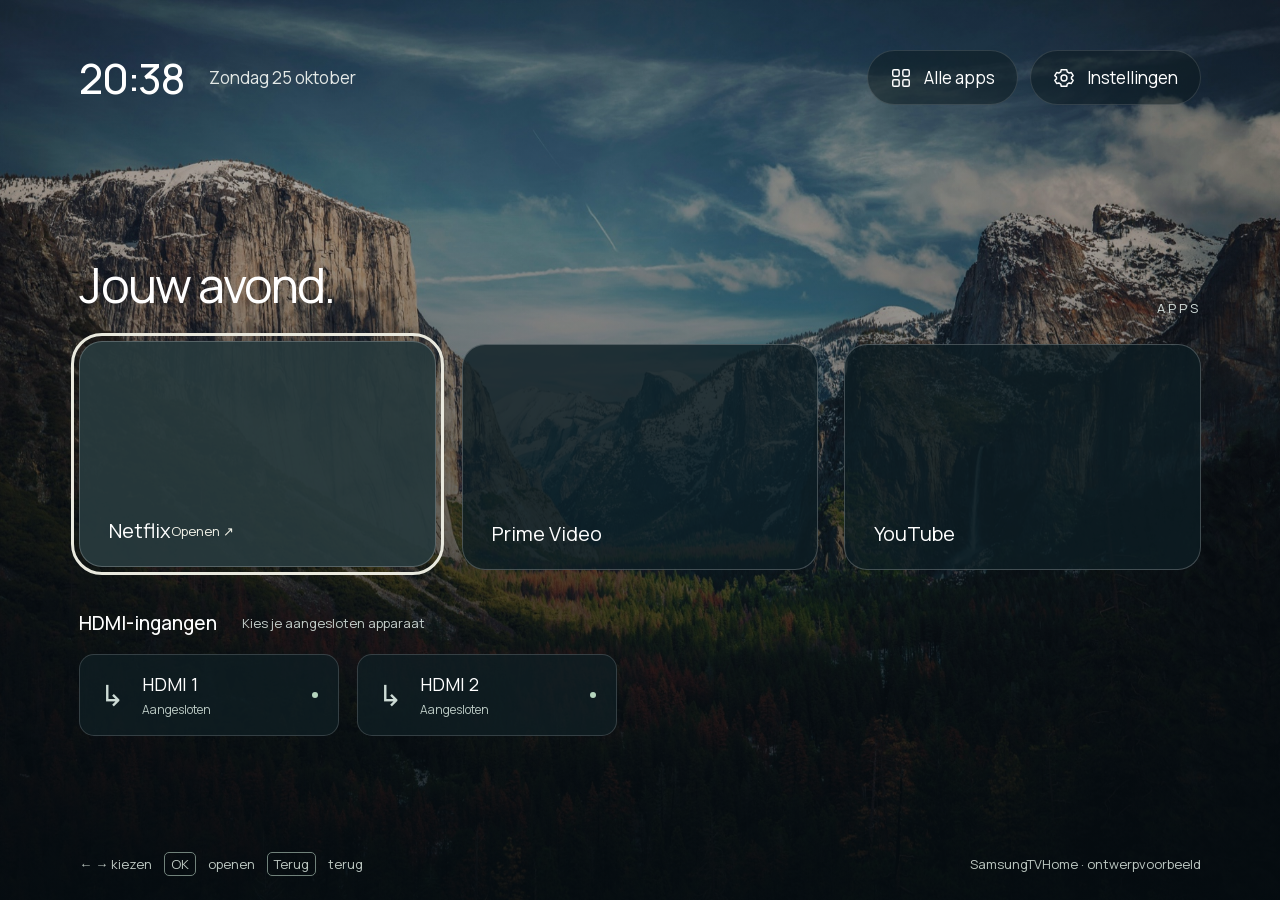
==== design/index.html @ 6ea5c638 "Add separate compact photo design with licensed CleanFrame assets" ====
<!doctype html>
<html lang="nl"><head><meta charset="utf-8"><meta name="viewport" content="width=device-width,initial-scale=1"><title>SamsungTVHome · Ontwerp C</title><link rel="stylesheet" href="preview.css"></head>
<body>
<div class="scene" id="scene">
<img class="wallpaper" id="wallpaper" src="assets/cleanframe/app/assets/wallpapers/valley.jpg" alt="">
<div class="shade"></div>
<main>
<header><div class="time"><time>20:38</time><span>Zondag 25 oktober</span></div><nav aria-label="Hulpmiddelen"><button data-panel="apps"><img src="assets/cleanframe/app/assets/icons/apps.svg" alt="">Alle apps</button><button data-panel="settings"><img src="assets/cleanframe/app/assets/icons/settings.svg" alt="">Instellingen</button></nav></header>
<div class="content">
<div class="section-heading"><h1>Jouw avond.</h1><span>APPS</span></div>
<div class="apps" aria-label="Favoriete apps">
<button class="app selected" data-app="Netflix"><span class="logo"><img class="netflix" src="assets/cleanframe/app/assets/icons/netflix.svg" alt=""></span><span class="app-bottom"><span>Netflix</span><span class="open">Openen ↗</span></span></button>
<button class="app" data-app="Prime Video"><span class="logo"><img class="prime" src="assets/cleanframe/app/assets/icons/primevideo.svg" alt=""></span><span class="app-bottom"><span>Prime Video</span><span class="open">Openen ↗</span></span></button>
<button class="app" data-app="YouTube"><span class="logo"><img class="youtube" src="assets/cleanframe/app/assets/icons/youtube.svg" alt=""></span><span class="app-bottom"><span>YouTube</span><span class="open">Openen ↗</span></span></button>
</div>
<div class="input-heading"><h2>HDMI-ingangen</h2><span>Kies je aangesloten apparaat</span></div>
<div class="inputs">
<button data-input="HDMI 1"><span class="port">↳</span><span>HDMI 1<small>Aangesloten</small></span><span class="dot"></span></button>
<button data-input="HDMI 2"><span class="port">↳</span><span>HDMI 2<small>Aangesloten</small></span><span class="dot"></span></button>
</div>
</div>
<footer><span>← → kiezen <b>OK</b> openen <span class="back">Terug</span> terug</span><span id="notice">SamsungTVHome · ontwerpvoorbeeld</span></footer>
</main>
<section id="panel" role="dialog" aria-modal="true" aria-labelledby="panel-title" hidden><div class="panel-inner"><div class="panel-head"><h2 id="panel-title">Achtergrond kiezen</h2><button id="close">Sluiten ×</button></div><p id="panel-description">Foto’s uit CleanFrame</p><div id="gallery"></div></div></section>
</div>
<script src="preview.js"></script>
</body></html>
---- design/preview.css ----
@font-face{font-family:Manrope;src:url('assets/cleanframe/app/assets/manrope.woff2')}*{box-sizing:border-box}html,body{margin:0;background:#111b1d;color:#fff;font-family:Manrope,Arial,sans-serif}.scene{position:relative;min-height:100vh;overflow:hidden}.wallpaper,.shade{position:absolute;inset:0;width:100%;height:100%;object-fit:cover}.shade{background:linear-gradient(180deg,rgba(4,12,16,.28),rgba(4,12,16,.28) 22%,rgba(4,12,16,.65) 65%,rgba(4,12,16,.86))}main{position:relative;min-height:100vh;padding:5.4vh 6.2vw 3vh;display:flex;flex-direction:column}button{font:inherit;color:inherit;border:0;cursor:pointer}header{display:flex;align-items:center;justify-content:space-between}.time{display:flex;align-items:center;gap:25px}.time time{font-size:42px;font-weight:500;letter-spacing:-1.8px}.time>span{font-size:17px;color:#e3e8e6}nav{display:flex;gap:12px}nav button{display:flex;align-items:center;gap:12px;padding:15px 22px;background:rgba(11,24,28,.5);border:1px solid rgba(255,255,255,.13);border-radius:40px;font-size:17px}nav img{width:22px;height:22px;filter:brightness(0) invert(1)}.content{width:100%;max-width:1470px;margin:auto 0;padding-top:9vh;padding-bottom:6vh}.section-heading{display:flex;align-items:end;justify-content:space-between;margin-bottom:27px}.section-heading h1{font-weight:400;font-size:48px;letter-spacing:-1.8px;margin:0}.section-heading>span{font-size:13px;letter-spacing:3px;color:#d1dcd9}.apps{display:flex;gap:26px}.app{width:32%;height:226px;text-align:left;background:rgba(13,30,36,.79);border:1px solid rgba(255,255,255,.22);border-radius:23px;padding:28px 29px 22px;display:flex;flex-direction:column;justify-content:space-between;transition:background .15s,transform .15s}.app.selected,.app:focus-visible{background:rgba(40,58,61,.94);outline:3px solid #e9e9de;outline-offset:5px;transform:translateY(-3px)}.logo{display:flex;align-items:center;justify-content:center;height:125px}.logo img{filter:brightness(0) invert(1);max-width:165px;max-height:82px}.logo .netflix{max-height:94px}.logo .youtube{max-width:105px}.app-bottom{display:flex;align-items:center;justify-content:space-between;font-size:20px}.open{font-size:13px;color:#f1f2e8;opacity:0}.selected .open{opacity:1}.input-heading{display:flex;gap:25px;align-items:center;margin:40px 0 18px}.input-heading h2{font-size:19px;font-weight:500;margin:0}.input-heading>span{font-size:13px;color:#c4ceca}.inputs{display:flex;gap:18px}.inputs button{display:flex;align-items:center;gap:18px;min-width:260px;padding:17px 20px;background:rgba(15,31,35,.8);border:1px solid rgba(255,255,255,.16);border-radius:15px;font-size:18px;text-align:left}.port{font-size:29px;color:#cddbd5}.inputs small{display:block;font-size:12px;color:#bac9c3;margin-top:5px}.dot{width:6px;height:6px;background:#b5d4bd;border-radius:50%;margin-left:auto}footer{display:flex;justify-content:space-between;align-items:center;color:#bdc8c2;font-size:13px;gap:20px}footer b,.back{font-weight:400;border:1px solid #71827b;border-radius:5px;padding:2px 6px;margin:0 9px}#notice{max-width:50%;text-align:right}button:focus-visible{outline:3px solid #eee9da;outline-offset:5px}#panel[hidden]{display:none}#panel{position:absolute;inset:0;background:rgba(5,13,17,.95);z-index:3;padding:5vh 6vw}.panel-inner{max-width:1500px;margin:0 auto}.panel-head{display:flex;align-items:center;justify-content:space-between}.panel-head h2{font-size:30px;font-weight:400}.panel-head button{background:#354a48;padding:12px 20px;border-radius:25px}#panel-description{color:#b6c7be;margin-bottom:25px}#gallery{display:grid;grid-template-columns:repeat(5,1fr);gap:20px}.photo-choice{background:#253c3e;border:2px solid transparent;border-radius:12px;padding:7px;text-align:left}.photo-choice[aria-pressed=true]{border-color:#e3e8cd}.photo-choice img{display:block;width:100%;aspect-ratio:16/9;object-fit:cover;border-radius:6px}.photo-choice span{display:block;padding:8px 3px;font-size:13px}#gallery p{font-size:22px}.source-note{margin-top:30px;font-size:12px;color:#b7c8c0}@media(min-width:1700px){.app{height:260px}.content{padding-top:10vh}.logo{height:150px}.app-bottom{font-size:24px}}@media(max-width:900px){main{padding:30px}.time{gap:15px}.time time{font-size:30px}.time>span{display:none}nav button{padding:11px 14px;font-size:13px;gap:7px}.section-heading h1{font-size:34px}.content{padding:65px 0}.apps{gap:16px}.app{height:185px;padding:18px}.logo img{max-height:65px;max-width:100px}.logo .netflix{max-height:70px}.logo .youtube{max-width:80px}.app-bottom{font-size:15px}.open{display:none}.inputs button{min-width:200px}.input-heading{margin-top:30px}footer{font-size:11px}#gallery{grid-template-columns:repeat(3,1fr)}}@media(max-width:500px){.scene,main{min-height:650px}main{padding:22px}.apps{gap:12px}.app{height:155px;padding:13px 10px}.logo img{max-width:65px;max-height:45px}.logo .youtube{max-width:55px}.logo .netflix{max-height:50px}.app-bottom{font-size:12px}.inputs{flex-wrap:wrap}.inputs button{min-width:0;flex:1;padding:13px;font-size:14px;gap:10px}.time time{font-size:25px}.input-heading{display:block}.input-heading>span{display:block;margin-top:8px}nav button{padding:9px}nav img{display:none}.section-heading h1{font-size:29px}.content{padding:60px 0 45px}footer{align-items:start;flex-direction:column}#notice{max-width:100%;text-align:left}#gallery{grid-template-columns:repeat(2,1fr)}#panel{overflow:auto}}@media(prefers-reduced-motion:reduce){.app{transition:none}}
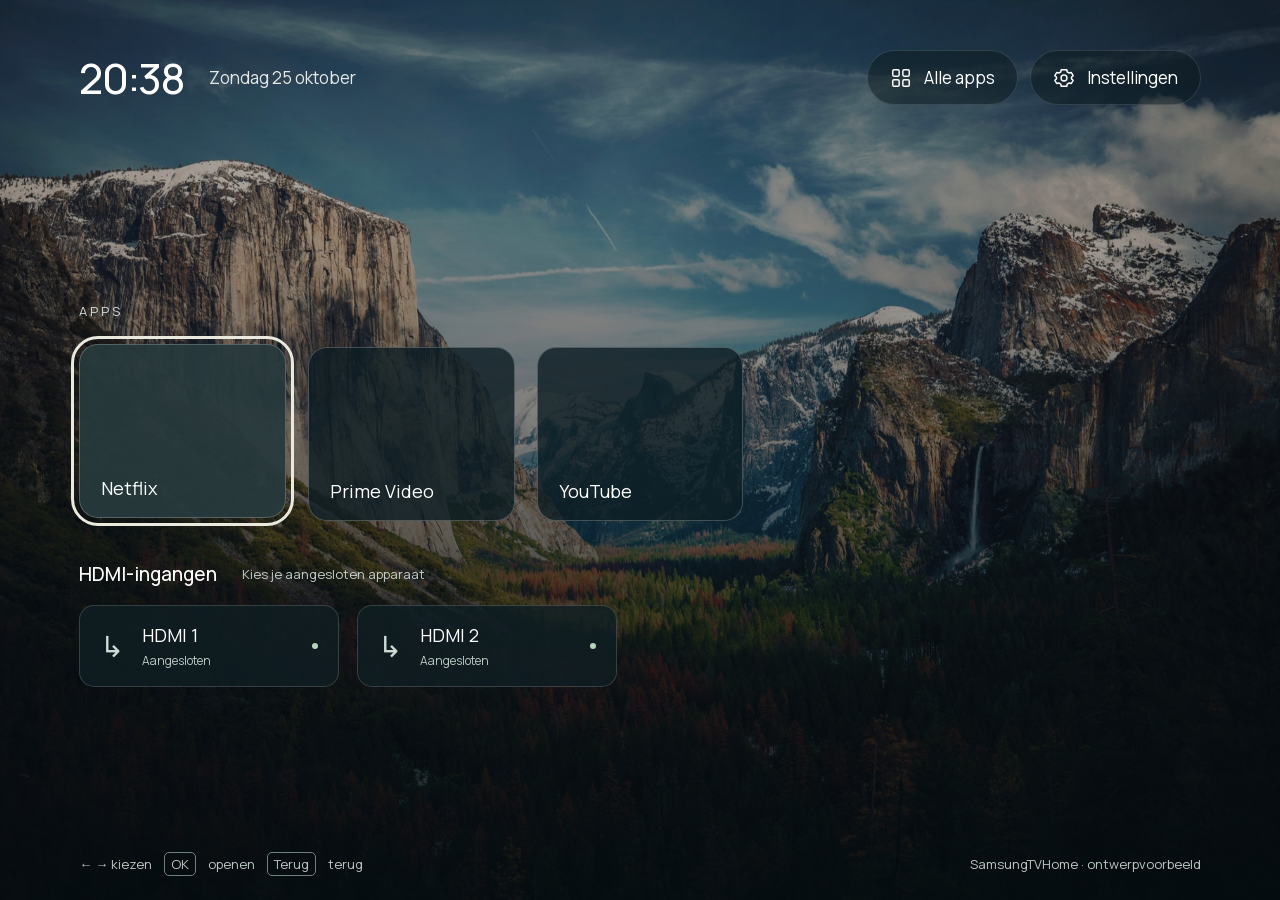
==== commit 38f925f1: "Remove greeting title from compact design" ====
--- a/design/index.html
+++ b/design/index.html
@@ -7,7 +7,7 @@
 <main>
 <header><div class="time"><time>20:38</time><span>Zondag 25 oktober</span></div><nav aria-label="Hulpmiddelen"><button data-panel="apps"><img src="assets/cleanframe/app/assets/icons/apps.svg" alt="">Alle apps</button><button data-panel="settings"><img src="assets/cleanframe/app/assets/icons/settings.svg" alt="">Instellingen</button></nav></header>
 <div class="content">
-<div class="section-heading"><h1>Jouw avond.</h1><span>APPS</span></div>
+<div class="section-heading"><span>APPS</span></div>
 <div class="apps" aria-label="Favoriete apps">
 <button class="app selected" data-app="Netflix"><span class="logo"><img class="netflix" src="assets/cleanframe/app/assets/icons/netflix.svg" alt=""></span><span class="app-bottom"><span>Netflix</span><span class="open">Openen ↗</span></span></button>
 <button class="app" data-app="Prime Video"><span class="logo"><img class="prime" src="assets/cleanframe/app/assets/icons/primevideo.svg" alt=""></span><span class="app-bottom"><span>Prime Video</span><span class="open">Openen ↗</span></span></button>
--- a/design/preview.css
+++ b/design/preview.css
@@ -1 +1,8 @@
-@font-face{font-family:Manrope;src:url('assets/cleanframe/app/assets/manrope.woff2')}*{box-sizing:border-box}html,body{margin:0;background:#111b1d;color:#fff;font-family:Manrope,Arial,sans-serif}.scene{position:relative;min-height:100vh;overflow:hidden}.wallpaper,.shade{position:absolute;inset:0;width:100%;height:100%;object-fit:cover}.shade{background:linear-gradient(180deg,rgba(4,12,16,.28),rgba(4,12,16,.28) 22%,rgba(4,12,16,.65) 65%,rgba(4,12,16,.86))}main{position:relative;min-height:100vh;padding:5.4vh 6.2vw 3vh;display:flex;flex-direction:column}button{font:inherit;color:inherit;border:0;cursor:pointer}header{display:flex;align-items:center;justify-content:space-between}.time{display:flex;align-items:center;gap:25px}.time time{font-size:42px;font-weight:500;letter-spacing:-1.8px}.time>span{font-size:17px;color:#e3e8e6}nav{display:flex;gap:12px}nav button{display:flex;align-items:center;gap:12px;padding:15px 22px;background:rgba(11,24,28,.5);border:1px solid rgba(255,255,255,.13);border-radius:40px;font-size:17px}nav img{width:22px;height:22px;filter:brightness(0) invert(1)}.content{width:100%;max-width:1470px;margin:auto 0;padding-top:9vh;padding-bottom:6vh}.section-heading{display:flex;align-items:end;justify-content:space-between;margin-bottom:27px}.section-heading h1{font-weight:400;font-size:48px;letter-spacing:-1.8px;margin:0}.section-heading>span{font-size:13px;letter-spacing:3px;color:#d1dcd9}.apps{display:flex;gap:26px}.app{width:32%;height:226px;text-align:left;background:rgba(13,30,36,.79);border:1px solid rgba(255,255,255,.22);border-radius:23px;padding:28px 29px 22px;display:flex;flex-direction:column;justify-content:space-between;transition:background .15s,transform .15s}.app.selected,.app:focus-visible{background:rgba(40,58,61,.94);outline:3px solid #e9e9de;outline-offset:5px;transform:translateY(-3px)}.logo{display:flex;align-items:center;justify-content:center;height:125px}.logo img{filter:brightness(0) invert(1);max-width:165px;max-height:82px}.logo .netflix{max-height:94px}.logo .youtube{max-width:105px}.app-bottom{display:flex;align-items:center;justify-content:space-between;font-size:20px}.open{font-size:13px;color:#f1f2e8;opacity:0}.selected .open{opacity:1}.input-heading{display:flex;gap:25px;align-items:center;margin:40px 0 18px}.input-heading h2{font-size:19px;font-weight:500;margin:0}.input-heading>span{font-size:13px;color:#c4ceca}.inputs{display:flex;gap:18px}.inputs button{display:flex;align-items:center;gap:18px;min-width:260px;padding:17px 20px;background:rgba(15,31,35,.8);border:1px solid rgba(255,255,255,.16);border-radius:15px;font-size:18px;text-align:left}.port{font-size:29px;color:#cddbd5}.inputs small{display:block;font-size:12px;color:#bac9c3;margin-top:5px}.dot{width:6px;height:6px;background:#b5d4bd;border-radius:50%;margin-left:auto}footer{display:flex;justify-content:space-between;align-items:center;color:#bdc8c2;font-size:13px;gap:20px}footer b,.back{font-weight:400;border:1px solid #71827b;border-radius:5px;padding:2px 6px;margin:0 9px}#notice{max-width:50%;text-align:right}button:focus-visible{outline:3px solid #eee9da;outline-offset:5px}#panel[hidden]{display:none}#panel{position:absolute;inset:0;background:rgba(5,13,17,.95);z-index:3;padding:5vh 6vw}.panel-inner{max-width:1500px;margin:0 auto}.panel-head{display:flex;align-items:center;justify-content:space-between}.panel-head h2{font-size:30px;font-weight:400}.panel-head button{background:#354a48;padding:12px 20px;border-radius:25px}#panel-description{color:#b6c7be;margin-bottom:25px}#gallery{display:grid;grid-template-columns:repeat(5,1fr);gap:20px}.photo-choice{background:#253c3e;border:2px solid transparent;border-radius:12px;padding:7px;text-align:left}.photo-choice[aria-pressed=true]{border-color:#e3e8cd}.photo-choice img{display:block;width:100%;aspect-ratio:16/9;object-fit:cover;border-radius:6px}.photo-choice span{display:block;padding:8px 3px;font-size:13px}#gallery p{font-size:22px}.source-note{margin-top:30px;font-size:12px;color:#b7c8c0}@media(min-width:1700px){.app{height:260px}.content{padding-top:10vh}.logo{height:150px}.app-bottom{font-size:24px}}@media(max-width:900px){main{padding:30px}.time{gap:15px}.time time{font-size:30px}.time>span{display:none}nav button{padding:11px 14px;font-size:13px;gap:7px}.section-heading h1{font-size:34px}.content{padding:65px 0}.apps{gap:16px}.app{height:185px;padding:18px}.logo img{max-height:65px;max-width:100px}.logo .netflix{max-height:70px}.logo .youtube{max-width:80px}.app-bottom{font-size:15px}.open{display:none}.inputs button{min-width:200px}.input-heading{margin-top:30px}footer{font-size:11px}#gallery{grid-template-columns:repeat(3,1fr)}}@media(max-width:500px){.scene,main{min-height:650px}main{padding:22px}.apps{gap:12px}.app{height:155px;padding:13px 10px}.logo img{max-width:65px;max-height:45px}.logo .youtube{max-width:55px}.logo .netflix{max-height:50px}.app-bottom{font-size:12px}.inputs{flex-wrap:wrap}.inputs button{min-width:0;flex:1;padding:13px;font-size:14px;gap:10px}.time time{font-size:25px}.input-heading{display:block}.input-heading>span{display:block;margin-top:8px}nav button{padding:9px}nav img{display:none}.section-heading h1{font-size:29px}.content{padding:60px 0 45px}footer{align-items:start;flex-direction:column}#notice{max-width:100%;text-align:left}#gallery{grid-template-columns:repeat(2,1fr)}#panel{overflow:auto}}@media(prefers-reduced-motion:reduce){.app{transition:none}}+@font-face{font-family:Manrope;src:url('assets/cleanframe/app/assets/manrope.woff2')}*{box-sizing:border-box}html,body{margin:0;background:#111b1d;color:#fff;font-family:Manrope,Arial,sans-serif}.scene{position:relative;min-height:100vh;overflow:hidden}.wallpaper,.shade{position:absolute;inset:0;width:100%;height:100%;object-fit:cover}.shade{background:linear-gradient(180deg,rgba(4,12,16,.28),rgba(4,12,16,.28) 22%,rgba(4,12,16,.65) 65%,rgba(4,12,16,.86))}main{position:relative;min-height:100vh;padding:5.4vh 6.2vw 3vh;display:flex;flex-direction:column}button{font:inherit;color:inherit;border:0;cursor:pointer}header{display:flex;align-items:center;justify-content:space-between}.time{display:flex;align-items:center;gap:25px}.time time{font-size:42px;font-weight:500;letter-spacing:-1.8px}.time>span{font-size:17px;color:#e3e8e6}nav{display:flex;gap:12px}nav button{display:flex;align-items:center;gap:12px;padding:15px 22px;background:rgba(11,24,28,.5);border:1px solid rgba(255,255,255,.13);border-radius:40px;font-size:17px}nav img{width:22px;height:22px;filter:brightness(0) invert(1)}.content{width:100%;max-width:1470px;margin:auto 0;padding-top:9vh;padding-bottom:6vh}.section-heading{display:flex;align-items:end;justify-content:space-between;margin-bottom:27px}.section-heading h1{font-weight:400;font-size:48px;letter-spacing:-1.8px;margin:0}.section-heading>span{font-size:13px;letter-spacing:3px;color:#d1dcd9}.apps{display:flex;gap:26px}.app{width:32%;height:226px;text-align:left;background:rgba(13,30,36,.79);border:1px solid rgba(255,255,255,.22);border-radius:23px;padding:28px 29px 22px;display:flex;flex-direction:column;justify-content:space-between;transition:background .15s,transform .15s}.app.selected,.app:focus-visible{background:rgba(40,58,61,.94);outline:3px solid #e9e9de;outline-offset:5px;transform:translateY(-3px)}.logo{display:flex;align-items:center;justify-content:center;height:125px}.logo img{filter:brightness(0) invert(1);max-width:165px;max-height:82px}.logo .netflix{max-height:94px}.logo .youtube{max-width:105px}.app-bottom{display:flex;align-items:center;justify-content:space-between;font-size:20px}.open{font-size:13px;color:#f1f2e8;opacity:0}.selected .open{opacity:1}.input-heading{display:flex;gap:25px;align-items:center;margin:40px 0 18px}.input-heading h2{font-size:19px;font-weight:500;margin:0}.input-heading>span{font-size:13px;color:#c4ceca}.inputs{display:flex;gap:18px}.inputs button{display:flex;align-items:center;gap:18px;min-width:260px;padding:17px 20px;background:rgba(15,31,35,.8);border:1px solid rgba(255,255,255,.16);border-radius:15px;font-size:18px;text-align:left}.port{font-size:29px;color:#cddbd5}.inputs small{display:block;font-size:12px;color:#bac9c3;margin-top:5px}.dot{width:6px;height:6px;background:#b5d4bd;border-radius:50%;margin-left:auto}footer{display:flex;justify-content:space-between;align-items:center;color:#bdc8c2;font-size:13px;gap:20px}footer b,.back{font-weight:400;border:1px solid #71827b;border-radius:5px;padding:2px 6px;margin:0 9px}#notice{max-width:50%;text-align:right}button:focus-visible{outline:3px solid #eee9da;outline-offset:5px}#panel[hidden]{display:none}#panel{position:absolute;inset:0;background:rgba(5,13,17,.95);z-index:3;padding:5vh 6vw}.panel-inner{max-width:1500px;margin:0 auto}.panel-head{display:flex;align-items:center;justify-content:space-between}.panel-head h2{font-size:30px;font-weight:400}.panel-head button{background:#354a48;padding:12px 20px;border-radius:25px}#panel-description{color:#b6c7be;margin-bottom:25px}#gallery{display:grid;grid-template-columns:repeat(5,1fr);gap:20px}.photo-choice{background:#253c3e;border:2px solid transparent;border-radius:12px;padding:7px;text-align:left}.photo-choice[aria-pressed=true]{border-color:#e3e8cd}.photo-choice img{display:block;width:100%;aspect-ratio:16/9;object-fit:cover;border-radius:6px}.photo-choice span{display:block;padding:8px 3px;font-size:13px}#gallery p{font-size:22px}.source-note{margin-top:30px;font-size:12px;color:#b7c8c0}@media(min-width:1700px){.app{height:260px}.content{padding-top:10vh}.logo{height:150px}.app-bottom{font-size:24px}}@media(max-width:900px){main{padding:30px}.time{gap:15px}.time time{font-size:30px}.time>span{display:none}nav button{padding:11px 14px;font-size:13px;gap:7px}.section-heading h1{font-size:34px}.content{padding:65px 0}.apps{gap:16px}.app{height:185px;padding:18px}.logo img{max-height:65px;max-width:100px}.logo .netflix{max-height:70px}.logo .youtube{max-width:80px}.app-bottom{font-size:15px}.open{display:none}.inputs button{min-width:200px}.input-heading{margin-top:30px}footer{font-size:11px}#gallery{grid-template-columns:repeat(3,1fr)}}@media(max-width:500px){.scene,main{min-height:650px}main{padding:22px}.apps{gap:12px}.app{height:155px;padding:13px 10px}.logo img{max-width:65px;max-height:45px}.logo .youtube{max-width:55px}.logo .netflix{max-height:50px}.app-bottom{font-size:12px}.inputs{flex-wrap:wrap}.inputs button{min-width:0;flex:1;padding:13px;font-size:14px;gap:10px}.time time{font-size:25px}.input-heading{display:block}.input-heading>span{display:block;margin-top:8px}nav button{padding:9px}nav img{display:none}.section-heading h1{font-size:29px}.content{padding:60px 0 45px}footer{align-items:start;flex-direction:column}#notice{max-width:100%;text-align:left}#gallery{grid-template-columns:repeat(2,1fr)}#panel{overflow:auto}}@media(prefers-reduced-motion:reduce){.app{transition:none}}
+/* Compact tiles: five favorites fit on a TV row without scrolling. */
+.apps{gap:22px}.app{width:calc((100% - 88px)/5);height:174px;flex:none;padding:20px 21px 17px;border-radius:19px}.logo{height:95px}.logo img{max-width:115px;max-height:60px}.logo .netflix{max-height:68px}.logo .youtube{max-width:78px}.app-bottom{font-size:18px}.open{display:none}
+@media(min-width:1700px){.app{height:190px}.logo{height:110px}.app-bottom{font-size:19px}}
+@media(max-width:900px){.apps{gap:16px}.app{width:calc((100% - 64px)/5);height:145px;padding:15px 12px}.logo{height:80px}.logo img{max-width:75px;max-height:48px}.logo .netflix{max-height:55px}.logo .youtube{max-width:58px}.app-bottom{font-size:13px}}
+@media(max-width:650px){.apps{flex-wrap:wrap;gap:14px}.app{width:calc((100% - 28px)/3);height:145px}.logo img{max-width:70px}.app-bottom{font-size:13px}}
+
+.apps{flex-wrap:wrap}
